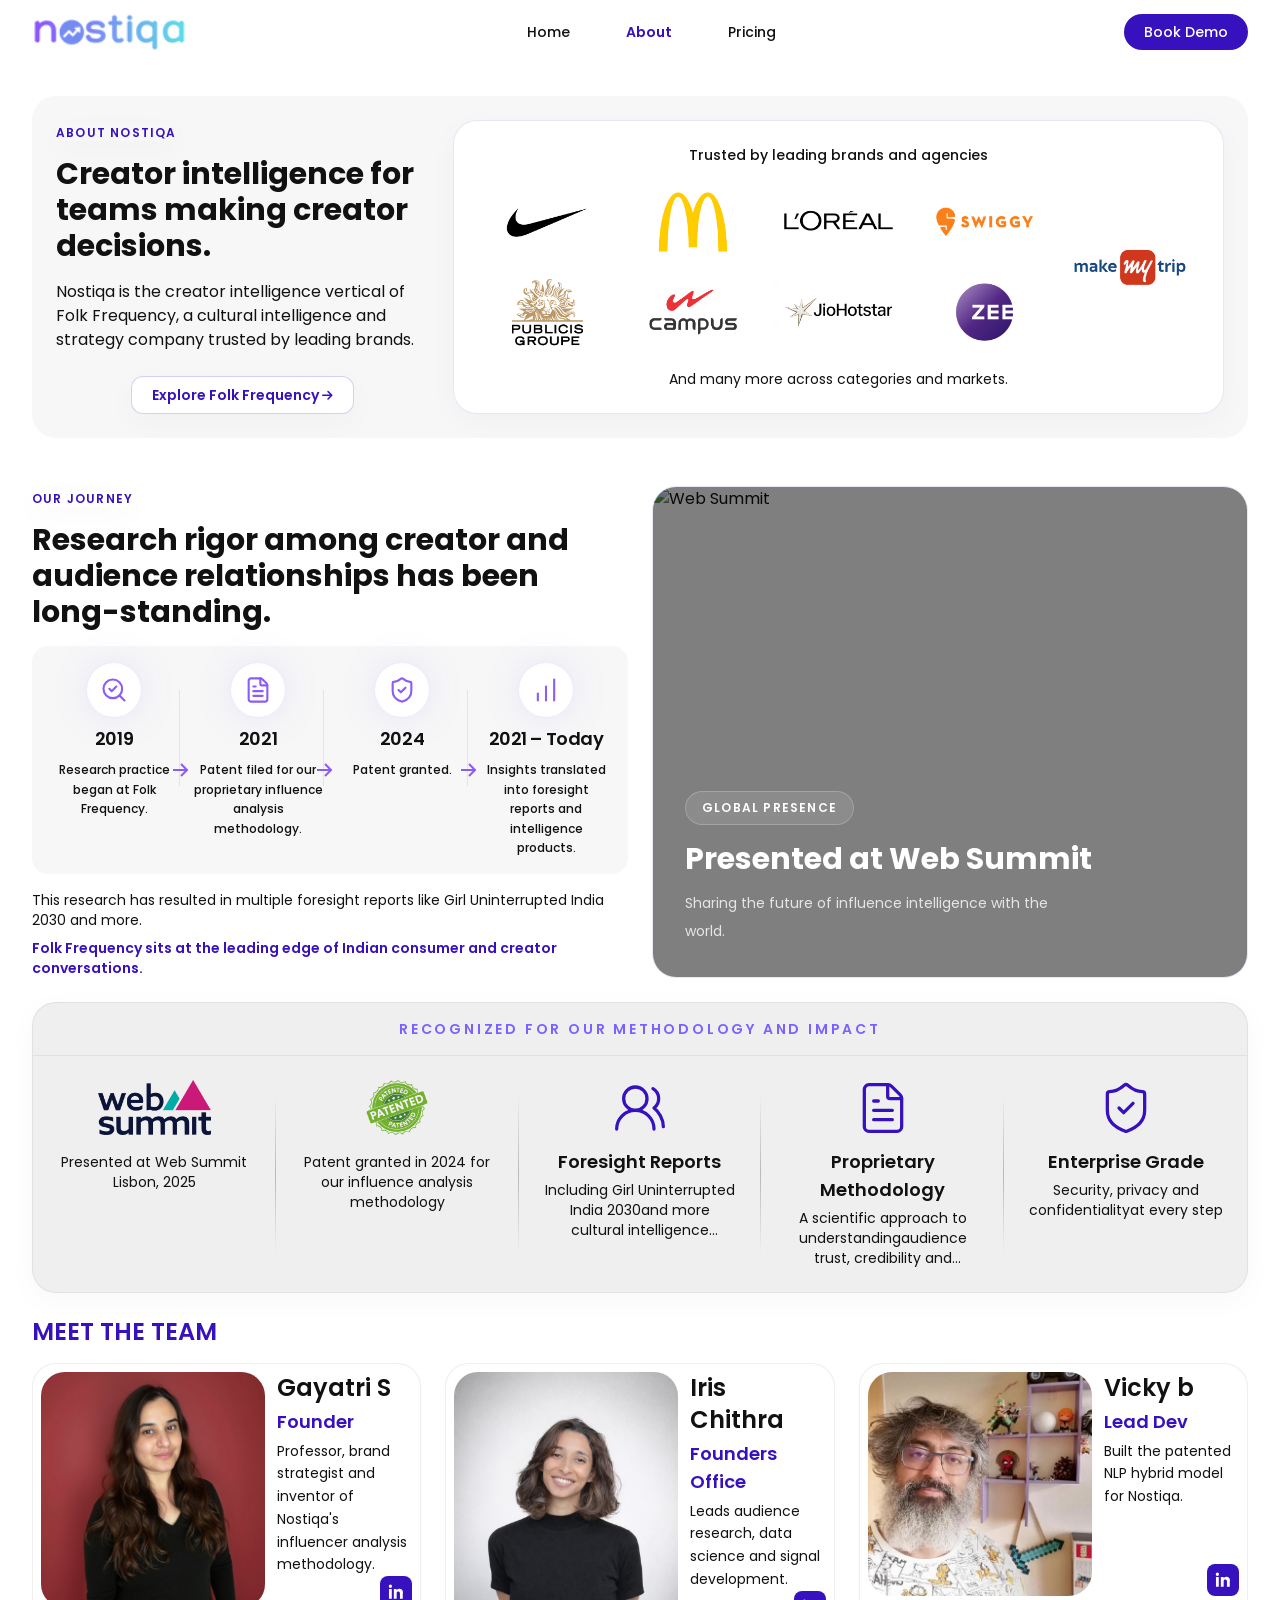
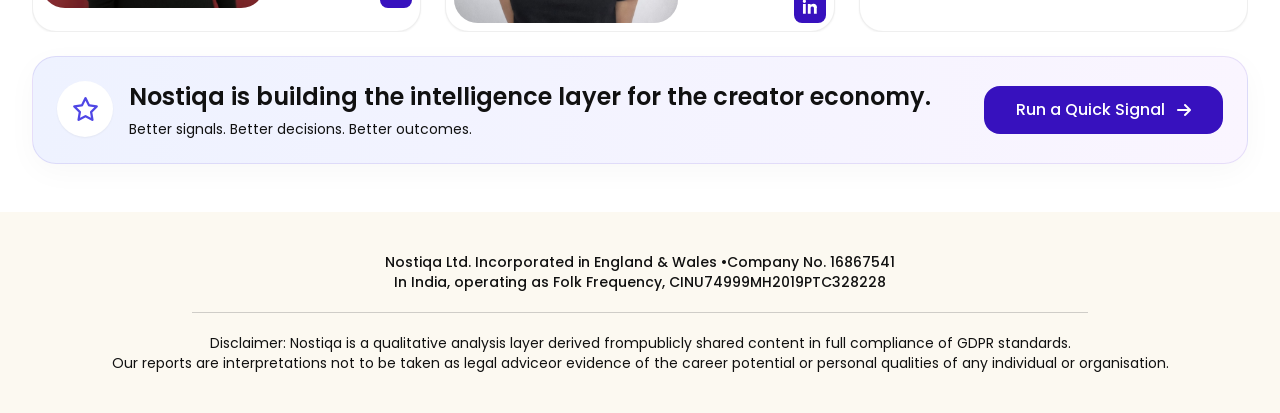
==== about.html @ 773653dc "init" ====
<!DOCTYPE html>
<html lang="en">
   <head>
      <meta charset="utf-8" />
      <meta name="viewport" content="width=device-width, initial-scale=1.0, viewport-fit=cover" />
      <title>Nostiqa | AI-Powered Creator Intelligence Platform</title>
      <meta name="description"
         content="Separating hype from human signal with AI-powered creator intelligence. Nostiqa maps trust, belief, and retention in the creator economy." />
      <!-- Google Fonts -->
      <link rel="preconnect" href="https://fonts.googleapis.com" />
      <link rel="preconnect" href="https://fonts.gstatic.com" crossorigin />
      <link href="https://fonts.googleapis.com/css2?family=Poppins:wght@100;200;300;400;500;600;700;800;900&display=swap"
         rel="stylesheet" />
      <!-- Font Awesome -->
      <link rel="stylesheet" href="https://cdnjs.cloudflare.com/ajax/libs/font-awesome/6.5.1/css/all.min.css" />
      <!-- Swiper CSS -->
      <link rel="stylesheet" href="assets/css/swiper-bundle.min.css">
      <!-- Project CSS -->
      <link rel="stylesheet" href="assets/css/tailwind.css" />
      <link rel="stylesheet" href="assets/css/custom.css" />
   </head>
   <body class="bg-light/30 text-dark overflow-x-hidden antialiased">

      <!-- ========== HEADER ========== -->
      <header id="main-header" class="fixed top-0 left-0 right-0 z-50 transition-all duration-300 bg-transparent">
         <div class="container mx-auto flex items-center justify-between px-4 lg:px-8 h-16">
            <a href="/" class="flex items-center shrink-0"><img src="assets/images/logo.png" alt="Nostiqa Logo" class="h-6 sm:h-8 md:h-10 w-auto object-contain" /></a>
            <nav id="navbar" class="hidden md:flex items-center justify-center gap-14 w-full">
               <a href="index.html" class="nav-link text-sm font-medium text-dark hover:text-primary transition">Home</a>
               <a href="about.html" class="nav-link text-sm font-medium text-dark hover:text-primary transition"> About</a>
               <a href="pricing.html" class="nav-link text-sm font-medium text-dark hover:text-primary transition">Pricing</a>
            </nav>
            <ul class="flex md:hidden items-center gap-1">
                <li>
                    <a href="index.html" class="mobile-nav-item w-6 h-6 rounded-full border border-primary/10 bg-primary/5 flex items-center justify-center transition-all">
                        <i data-lucide="house" class="w-3 h-3 text-primary"></i>
                    </a>
                </li>
                <li>
                    <a href="about.html" class="mobile-nav-item w-6 h-6 rounded-full border border-primary/10 bg-primary/5 flex items-center justify-center transition-all">
                        <i data-lucide="info" class="w-3 h-3 text-primary"></i>
                    </a>
                </li>
                <li>
                    <a href="pricing.html" class="mobile-nav-item w-6 h-6 rounded-full border border-primary/10 bg-primary/5 flex items-center justify-center transition-all">
                        <i data-lucide="badge-dollar-sign" class="w-3 h-3 text-primary"></i>
                    </a>
                </li>
            </ul>
            <a href="https://www.nostiqa.com/form" class="ml-2 shrink-0 px-3 py-1.5 sm:px-5 sm:py-2 bg-primary text-white rounded-full text-[10px] sm:text-sm font-medium whitespace-nowrap hover:opacity-90 transition"> Book Demo</a>
         </div>
      </header>

      <!-- ========== Page Containt ========== -->
      <section class="relative overflow-hidden py-8 lg:py-12 bg-white pt-12">
         <div class="container mx-auto flex flex-col gap-6 px-4 lg:px-8 mt-12">
            <!-- <div class="max-w-3xl mx-auto text-center mb-0">
               <div
                  class="inline-flex items-center justify-center rounded-full bg-primaryLight border border-primary/10 px-4 py-2 shadow-premium">
                  <span class="text-xs font-semibold uppercase tracking-widest text-primary">About Us</span>
               </div>
            </div> -->
            <div class="grid grid-cols-1 lg:grid-cols-3 gap-6 items-center bg-gray/5 p-4 md:p-6 rounded-3xl">
               <div>
                  <span class="inline-flex items-center shadow-premium"><span
                     class="text-xs font-semibold uppercase tracking-widest text-primary">About
                  Nostiqa</span></span>
                  <h2 class="mt-3 max-w-2xl text-md sm:text-3xl font-bold leading-tight text-dark">Creator
                     intelligence for teams making creator decisions.
                  </h2>
                  <p class="mt-4 max-w-xl text-sm sm:text-base leading-7 text-dark"> Nostiqa is the creator
                     intelligence vertical of Folk Frequency, a cultural intelligence and strategy company trusted by
                     leading brands.
                  </p>
                  <button
                     class="group mt-6 mx-auto block items-center gap-2 rounded-xl border border-primary/20 bg-white px-5 py-2 text-sm font-semibold text-primary shadow-premium transition-all duration-300 hover:-translate-y-0.5 hover:border-primary hover:bg-primary hover:text-white hover:shadow-glow">
                  <span>Explore Folk Frequency</span> <i
                     class="fa-solid fa-arrow-right text-xs transition-all duration-300 group-hover:translate-x-1"></i>
                  </button>
               </div>
               <div
                  class="lg:col-span-2 h-full flex flex-col gap-4 rounded-3xl border border-primary/10 bg-white p-6 shadow-premium transition-all duration-300 hover:shadow-glow">
                  <p class="text-center text-sm font-medium text-dark">Trusted by leading brands and agencies</p>
                  <div
                     class="grid grid-cols-3 sm:grid-cols-3 md:grid-cols-5 gap-2 items-center justify-items-center flex-1">
                     <div class="rounded-2xl flex items-center justify-center">
                        <img src="assets/images/logoimg1.png" alt="" class="w-full h-20 object-contain" />
                     </div>
                     <div class="rounded-2xl flex items-center justify-center">
                        <img src="assets/images/logoimg2.png" alt="" class="w-full h-20 object-contain" />
                     </div>
                     <div class="rounded-2xl flex items-center justify-center">
                        <img src="assets/images/logoimg3.png" alt="" class="w-full h-20 object-contain" />
                     </div>
                     <div class="rounded-2xl flex items-center justify-center">
                        <img src="assets/images/logoimg4.png" alt="" class="w-full h-20 object-contain" />
                     </div>
                     <div class="lg:row-span-2 rounded-2xl flex items-center justify-center">
                        <img src="assets/images/logoimg5.png" alt="" class="w-full h-full object-contain" />
                     </div>
                     <div class="rounded-2xl flex items-center justify-center">
                        <img src="assets/images/logoimg6.png" alt="" class="w-full h-20 object-contain" />
                     </div>
                     <div class="rounded-2xl flex items-center justify-center">
                        <img src="assets/images/logoimg7.png" alt="" class="w-full h-20 object-contain" />
                     </div>
                     <div class="rounded-2xl flex items-center justify-center">
                        <img src="assets/images/logoimg8.png" alt="" class="w-full h-20 object-contain" />
                     </div>
                     <div class="rounded-2xl flex items-center justify-center">
                        <img src="assets/images/logoimg9.png" alt="" class="w-full h-20 object-contain" />
                     </div>
                  </div>
                  <p class="text-center text-sm text-dark">And many more across categories and markets.</p>
               </div>
            </div>
            <div class="grid grid-cols-1 lg:grid-cols-2 gap-6 items-center pt-6">
               <div>
                  <span class="inline-flex items-center shadow-premium">
                  <span class="text-xs font-semibold uppercase tracking-widest text-primary">Our Journey</span>
                  </span>
                  <h3 class="mt-3 max-w-2xl text-md sm:text-3xl font-bold leading-tight text-dark">Research rigor
                     among creator and audience relationships has been long-standing.
                  </h3>
                  <div
                     class="mt-4 grid grid-cols-2 gap-3 sm:gap-y-4 sm:gap-y-10 md:grid-cols-4 bg-gray/5 p-4 rounded-2xl">
                     <div class="relative flex flex-col items-center text-center">
                        <div
                           class="relative flex size-14 items-center justify-center rounded-full border border-violet-100 bg-white shadow-[0_0_40px_rgba(139,92,246,0.12)]">
                           <i data-lucide="search-check" class="size-7 stroke-[1.8] text-violet-500"></i>
                        </div>
                        <h3 class="mt-3 font-body font-semibold text-lg leading-none tracking-tight text-dark">2019
                        </h3>
                        <p class="mt-3 max-w-xs text-xs font-medium leading-relaxed text-dark">Research practice
                           began at Folk Frequency.
                        </p>
                        <div class="absolute right-0 top-7 hidden h-24 w-px bg-zinc-200 md:block"></div>
                        <div class="absolute -right-3 top-24 hidden md:block">
                           <svg class="size-6 text-violet-500" fill="none" stroke="currentColor" stroke-width="2"
                              viewBox="0 0 24 24">
                              <path d="M5 12h14" />
                              <path d="M13 6l6 6-6 6" />
                           </svg>
                        </div>
                     </div>
                     <div class="relative flex flex-col items-center text-center">
                        <div
                           class="relative flex size-14 items-center justify-center rounded-full border border-violet-100 bg-white shadow-[0_0_40px_rgba(139,92,246,0.12)]">
                           <i data-lucide="file-text" class="size-7 stroke-[1.8] text-violet-500"></i>
                        </div>
                        <h3 class="mt-3 font-body font-semibold text-lg leading-none tracking-tight text-dark">2021
                        </h3>
                        <p class="mt-3 max-w-xs text-xs font-medium leading-relaxed text-dark">Patent filed for our
                           proprietary influence analysis methodology.
                        </p>
                        <div class="absolute right-0 top-7 hidden h-24 w-px bg-zinc-200 md:block"></div>
                        <div class="absolute -right-3 top-24 hidden md:block">
                           <svg class="size-6 text-violet-500" fill="none" stroke="currentColor" stroke-width="2"
                              viewBox="0 0 24 24">
                              <path d="M5 12h14" />
                              <path d="M13 6l6 6-6 6" />
                           </svg>
                        </div>
                     </div>
                     <div class="relative flex flex-col items-center text-center">
                        <div
                           class="relative flex size-14 items-center justify-center rounded-full border border-violet-100 bg-white shadow-[0_0_40px_rgba(139,92,246,0.12)]">
                           <i data-lucide="shield-check" class="size-7 stroke-[1.8] text-violet-500"></i>
                        </div>
                        <h3 class="mt-3 font-body font-semibold text-lg leading-none tracking-tight text-dark">
                           2024
                        </h3>
                        <p class="mt-3 max-w-xs text-xs font-medium leading-relaxed text-dark">Patent granted.</p>
                        <div class="absolute right-0 top-7 hidden h-24 w-px bg-zinc-200 md:block"></div>
                        <div class="absolute -right-3 top-24 hidden md:block">
                           <svg class="size-6 text-violet-500" fill="none" stroke="currentColor" stroke-width="2"
                              viewBox="0 0 24 24">
                              <path d="M5 12h14" />
                              <path d="M13 6l6 6-6 6" />
                           </svg>
                        </div>
                     </div>
                     <div class="relative flex flex-col items-center text-center">
                        <div
                           class="relative flex size-14 items-center justify-center rounded-full border border-violet-100 bg-white shadow-[0_0_40px_rgba(139,92,246,0.12)]">
                           <i data-lucide="chart-no-axes-column-increasing"
                              class="size-7 stroke-[1.8] text-violet-500"></i>
                        </div>
                        <h3 class="mt-3 font-body font-semibold text-lg leading-none tracking-tight text-dark">2021
                           – Today
                        </h3>
                        <p class="mt-3 max-w-xs text-xs font-medium leading-relaxed text-dark">Insights translated
                           into foresight reports and intelligence products.
                        </p>
                     </div>
                  </div>
                  <div class="mt-4 space-y-2">
                     <p class="text-sm leading-5 text-dark">This research has resulted in multiple foresight reports
                        like Girl Uninterrupted India 2030 and more.
                     </p>
                     <p class="text-sm font-semibold leading-5 text-primary">Folk Frequency sits at the leading edge
                        of Indian consumer and creator conversations.
                     </p>
                  </div>
               </div>
               <div class="h-full">
                  <div
                     class="group relative h-full min-h-full overflow-hidden rounded-3xl border border-primary/10 transition-all duration-300 hover:-translate-y-1 hover:shadow-xl">
                     <img src="https://images.unsplash.com/photo-1540575467063-178a50c2df87?q=80&w=1200&auto=format&fit=crop"
                        alt="Web Summit"
                        class="h-full w-full object-cover transition-transform duration-500 group-hover:scale-105">
                     <div class="absolute inset-0 bg-black/50"></div>
                     <div class="absolute inset-0 flex items-end">
                        <div class="p-6 lg:p-8">
                           <div
                              class="inline-flex items-center rounded-full border border-white/20 bg-white/10 px-4 py-2 backdrop-blur-sm">
                              <span class="text-xs font-semibold uppercase tracking-widest text-white">Global
                              Presence</span>
                           </div>
                           <h4 class="mt-4 text-2xl font-bold text-white sm:text-3xl">Presented at Web
                              Summit
                           </h4>
                           <p class="mt-3 max-w-sm text-sm leading-7 text-white/80">Sharing the future of influence
                              intelligence with the world.
                           </p>
                        </div>
                     </div>
                  </div>
               </div>
            </div>
            <div class="relative overflow-hidden rounded-3xl border border-gray/10 bg-gray/10 shadow-premium"
               id="methodology">
               <div class="relative border-b border-gray/10 py-4 px-4 sm:px-0 text-center">
                  <p class="text-sm font-semibold uppercase tracking-[0.2em] text-secondary">Recognized For Our
                     Methodology And Impact
                  </p>
               </div>
               <div class="relative grid grid-cols-1 overflow-hidden sm:grid-cols-2 xl:grid-cols-5">
                  <div class="group relative p-6 text-center transition-all duration-300 hover:bg-light/60 before:absolute before:right-0 before:top-1/2 before:h-40 before:w-px before:-translate-y-1/2 before:bg-gradient-to-b before:from-transparent before:via-gray/40 before:to-transparent last:before:hidden">
                     <img src="assets/images/heroimg1.png" alt="Nike" class="h-14 w-auto mx-auto object-contain" />
                     <p class="text-sm leading-5 text-dark font-normal line-clamp-3 mt-4 w-full sm:max-w-[200px] mx-auto">Presented at Web Summit Lisbon, 2025</p>
                  </div>
                  <div class="group relative p-6 text-center transition-all duration-300 hover:bg-light/60 before:absolute before:right-0 before:top-1/2 before:h-40 before:w-px before:-translate-y-1/2 before:bg-gradient-to-b before:from-transparent before:via-gray/40 before:to-transparent last:before:hidden">
                     <img src="assets/images/heroimg2.png" alt="Nike" class="h-14 w-auto mx-auto object-contain" />
                     <p class="mt-4 text-sm leading-5 text-dark font-normal line-clamp-3 w-full sm:max-w-[200px] mx-auto">Patent granted in 2024 for our influence analysis methodology</p>
                  </div>
                  <div class="group relative p-6 text-center transition-all duration-300 hover:bg-light/60 before:absolute before:right-0 before:top-1/2 before:h-40 before:w-px before:-translate-y-1/2 before:bg-gradient-to-b before:from-transparent before:via-gray/40 before:to-transparent last:before:hidden">
                     <i data-lucide="users-round" class="mx-auto size-14 stroke-[1.4] text-primary"></i>
                     <h3 class="mt-3 font-body text-lg font-semibold text-dark">Foresight Reports</h3>
                     <p class="mt-1 text-sm leading-5 text-dark line-clamp-3">Including Girl Uninterrupted India 2030and more cultural intelligence publications</p>
                  </div>
                  <div class="group relative p-6 text-center transition-all duration-300 hover:bg-light/60 before:absolute before:right-0 before:top-1/2 before:h-40 before:w-px before:-translate-y-1/2 before:bg-gradient-to-b before:from-transparent before:via-gray/40 before:to-transparent last:before:hidden">
                     <i data-lucide="file-text" class="size-14 mx-auto stroke-[1.4] text-primary"></i>
                     <h3 class="mt-3 font-body text-lg font-semibold text-dark">Proprietary Methodology</h3>
                     <p class="mt-1 text-sm leading-5 text-dark line-clamp-3">A scientific approach to understandingaudience trust, credibility and response potential</p>
                  </div>
                  <div class="group relative p-6 text-center transition-all duration-300 hover:bg-light/60 before:absolute before:right-0 before:top-1/2 before:h-40 before:w-px before:-translate-y-1/2 before:bg-gradient-to-b before:from-transparent before:via-gray/40 before:to-transparent last:before:hidden">
                     <i data-lucide="shield-check" class="size-14 mx-auto stroke-[1.4] text-primary"></i>
                     <h3 class="mt-3 font-body text-lg font-semibold text-dark">Enterprise Grade</h3>
                     <p class="mt-1 text-sm leading-5 text-dark line-clamp-3">Security, privacy and confidentialityat every step</p>
                  </div>
               </div>
            </div>
            <div class="w-full flex flex-col gap-4 relative overflow-hidden mt-4 sm:mt-0">
               <h3 class="text-2xl font-semibold leading-tight uppercase text-primary">Meet The Team
               </h3>
               <div class="grid grid-cols-1 md:grid-cols-2 xl:grid-cols-3 gap-6">
                  <div class="mx-auto max-w-3xl rounded-3xl border border-gray/10 bg-white p-2 shadow-sm">
                     <div class="flex flex-col gap-3 sm:flex-row">
                        <div
                           class="aspect-[1.5] sm:aspect-[1] overflow-hidden rounded-3xl bg-gray/10 sm:w-56 shrink-0">
                           <img src="assets/images/gayatri.jpeg" alt="Professional Indian Woman"
                              class="h-full w-full object-cover object-top" />
                        </div>
                        <div class="flex flex-1 flex-col justify-between gap-2 sm:gap-0">
                           <div>
                              <h2 class="font-body text-2xl font-semibold text-dark mb-1">Gayatri S</h2>
                              <span class="text-lg font-semibold text-primary">Founder</span>
                              <p class="mt-1 max-w-sm text-sm leading-relaxed text-dark"> Professor, brand
                                 strategist and inventor of Nostiqa's influencer analysis methodology.
                              </p>
                           </div>
                           <div class="mt-auto flex justify-end">
                              <a href="https://www.linkedin.com/in/gayatrisapru/" target="_blank"
                                 class="flex h-8 w-8 items-center justify-center rounded-lg bg-primary text-white transition hover:bg-primary/80">
                                 <svg xmlns="http://www.w3.org/2000/svg" fill="currentColor" viewBox="0 0 24 24"
                                    class="h-5 w-5">
                                    <path
                                       d="M6.94 8.5H3.56V20h3.38V8.5ZM5.25 7.06a1.97 1.97 0 1 0 0-3.94 1.97 1.97 0 0 0 0 3.94ZM20.44 13.06c0-3.44-1.84-5.04-4.3-5.04-1.98 0-2.86 1.1-3.36 1.88V8.5H9.4c.04.92 0 11.5 0 11.5h3.38v-6.42c0-.34.02-.68.12-.92.27-.68.88-1.38 1.92-1.38 1.36 0 1.9 1.04 1.9 2.56V20h3.38v-6.94Z" />
                                 </svg>
                              </a>
                           </div>
                        </div>
                     </div>
                  </div>
                  <div class="mx-auto max-w-3xl rounded-3xl border border-gray/10 bg-white p-2 shadow-sm">
                     <div class="flex flex-col gap-3 sm:flex-row">
                        <div class="aspect-[1.5] sm:aspect-[1] overflow-hidden rounded-3xl bg-gray/10 sm:w-56 shrink-0">
                           <img src="assets/images/iris.png" alt="Professional Indian Woman" class="h-full w-full object-cover object-top" />
                        </div>
                        <div class="flex flex-1 flex-col justify-between gap-2 sm:gap-0">
                           <div>
                              <h2 class="font-body text-2xl font-semibold text-dark mb-1">Iris Chithra</h2>
                              <span class="text-lg font-semibold text-primary">Founders Office</span>
                              <p class="mt-1 max-w-sm text-sm leading-relaxed text-dark">Leads audience research, data science and signal development.</p>
                           </div>
                           <div class="mt-auto flex justify-end">
                              <a href="https://www.linkedin.com/in/iris-chithra-4a964822a/" target="_blank"
                                 class="flex h-8 w-8 items-center justify-center rounded-lg bg-primary text-white transition hover:bg-primary/80">
                                 <svg xmlns="http://www.w3.org/2000/svg" fill="currentColor" viewBox="0 0 24 24" class="h-5 w-5">
                                    <path d="M6.94 8.5H3.56V20h3.38V8.5ZM5.25 7.06a1.97 1.97 0 1 0 0-3.94 1.97 1.97 0 0 0 0 3.94ZM20.44 13.06c0-3.44-1.84-5.04-4.3-5.04-1.98 0-2.86 1.1-3.36 1.88V8.5H9.4c.04.92 0 11.5 0 11.5h3.38v-6.42c0-.34.02-.68.12-.92.27-.68.88-1.38 1.92-1.38 1.36 0 1.9 1.04 1.9 2.56V20h3.38v-6.94Z" />
                                 </svg>
                              </a>
                           </div>
                        </div>
                     </div>
                  </div>
                  <div class="mx-auto max-w-3xl rounded-3xl border border-gray/10 bg-white p-2 shadow-sm">
                     <div class="flex flex-col gap-3 sm:flex-row">
                        <div
                           class="aspect-[1.5] sm:aspect-[1] overflow-hidden rounded-3xl bg-gray/10 sm:w-56 shrink-0 flex items-center justify-center">
                           <img src="assets/images/vickyb.jpeg" alt="Professional Indian Woman"
                              class="h-full w-full object-cover object-top" />
                           <!-- <div class="flex h-20 w-20 items-center justify-center rounded-full bg-secondary border-2 border-white">
                              <i data-lucide="user" class="size-8 stroke-[1.8] text-white"></i>
                              </div> -->
                        </div>
                        <div class="flex flex-1 flex-col justify-between gap-2 sm:gap-0">
                           <div>
                              <h2 class="font-body text-2xl font-semibold text-dark mb-1">Vicky b</h2>
                              <span class="text-lg font-semibold text-primary">Lead Dev</span>
                              <p class="mt-1 max-w-sm text-sm leading-relaxed text-dark">Built the patented NLP hybrid model for Nostiqa.</p>
                           </div>
                           <div class="mt-auto flex justify-end">
                              <a href="https://www.linkedin.com/in/vickybudhiraja/" target="_blank"
                                 class="flex h-8 w-8 items-center justify-center rounded-lg bg-primary text-white transition hover:bg-primary/80">
                                 <svg xmlns="http://www.w3.org/2000/svg" fill="currentColor" viewBox="0 0 24 24"
                                    class="h-5 w-5">
                                    <path
                                       d="M6.94 8.5H3.56V20h3.38V8.5ZM5.25 7.06a1.97 1.97 0 1 0 0-3.94 1.97 1.97 0 0 0 0 3.94ZM20.44 13.06c0-3.44-1.84-5.04-4.3-5.04-1.98 0-2.86 1.1-3.36 1.88V8.5H9.4c.04.92 0 11.5 0 11.5h3.38v-6.42c0-.34.02-.68.12-.92.27-.68.88-1.38 1.92-1.38 1.36 0 1.9 1.04 1.9 2.56V20h3.38v-6.94Z" />
                                 </svg>
                              </a>
                           </div>
                        </div>
                     </div>
                  </div>
               </div>
               <!-- <div class="grid grid-cols-1 md:grid-cols-2 xl:grid-cols-4 gap-6">
                  <div class="group relative aspect-[3/4] overflow-hidden rounded-3xl shadow-premium transition-all duration-500 ease-in-out hover:-translate-y-2">
                    <img src="https://images.unsplash.com/photo-1494790108377-be9c29b29330?q=80&w=800&auto=format&fit=crop" alt="Gayatri S" class="h-full w-full object-cover transition duration-700 group-hover:scale-105"/>
                    <div class="absolute inset-0 bg-gradient-to-t from-dark/95 via-dark/50 to-transparent"></div>
                    <div class="absolute right-4 top-4 z-20 flex gap-3">
                      <a href="#" class="flex h-8 w-8 items-center justify-center rounded-2xl border border-light/50 bg-light/30 text-white shadow-premium transition-all duration-300 hover:scale-105 hover:bg-primary hover:text-light"> <i class="fa-brands fa-linkedin-in text-sm"></i></a>
                      <a href="#" class="flex h-8 w-8 items-center justify-center rounded-2xl border border-light/50 bg-light/30 text-white shadow-premium transition-all duration-300 hover:scale-105 hover:bg-primary hover:text-light"> <i class="fa-solid fa-globe text-sm"></i></a>
                    </div>
                    <div class="absolute inset-x-0 bottom-0 z-10 p-5">
                      <div class="rounded-3xl border border-light/10 bg-white/10 p-5 backdrop-blur-xl transition-all duration-500 group-hover:shadow-glow">
                        <div class="transition-all duration-500 group-hover:-translate-y-1">
                          <p class="font-body text-xs uppercase tracking-widest text-light/60">Leadership Team</p>
                          <h3 class="mt-2 text-2xl font-bold text-light">Gayatri S</h3>
                          <p class="font-body mt-1 text-sm text-light/80">Founder & Brand Strategist</p>
                        </div>
                        <div class="grid grid-rows-[0fr] opacity-0 transition-all duration-500 ease-in-out group-hover:grid-rows-[1fr] group-hover:opacity-100">
                          <div class="overflow-hidden">
                            <div class="mt-3 h-px w-full bg-light/20"></div>
                            <p class="font-body mt-3 text-sm leading-7 text-light/80"> Professor, brand strategist, and inventor of Nostiqa’s influence analysis methodology specialising in audience intelligence, trust-driven communication, and cultural research strategies.</p>
                          </div>
                        </div>
                      </div>
                    </div>
                  </div>
                  <div class="group relative aspect-[3/4] overflow-hidden rounded-3xl shadow-premium transition-all duration-500 ease-in-out hover:-translate-y-2">
                    <img src="https://images.unsplash.com/photo-1488426862026-3ee34a7d66df?q=80&w=500" alt="Gayatri S" class="h-full w-full object-cover transition duration-700 group-hover:scale-105"/>
                    <div class="absolute inset-0 bg-gradient-to-t from-dark/95 via-dark/50 to-transparent"></div>
                    <div class="absolute right-4 top-4 z-20 flex gap-3">
                      <a href="#" class="flex h-8 w-8 items-center justify-center rounded-2xl border border-light/50 bg-light/30 text-white shadow-premium transition-all duration-300 hover:scale-105 hover:bg-primary hover:text-light"> <i class="fa-brands fa-linkedin-in text-sm"></i></a>
                      <a href="#" class="flex h-8 w-8 items-center justify-center rounded-2xl border border-light/50 bg-light/30 text-white shadow-premium transition-all duration-300 hover:scale-105 hover:bg-primary hover:text-light"> <i class="fa-solid fa-globe text-sm"></i></a>
                    </div>
                    <div class="absolute inset-x-0 bottom-0 z-10 p-5">
                      <div class="rounded-3xl border border-light/10 bg-white/10 p-5 backdrop-blur-xl transition-all duration-500 group-hover:shadow-glow">
                        <div class="transition-all duration-500 group-hover:-translate-y-1">
                          <p class="font-body text-xs uppercase tracking-widest text-light/60">Founders Office</p>
                          <h3 class="mt-2 text-2xl font-bold text-light">Iris Chithra</h3>
                          <p class="font-body mt-1 text-sm text-light/80">Head Of Research</p>
                        </div>
                        <div class="grid grid-rows-[0fr] opacity-0 transition-all duration-500 ease-in-out group-hover:grid-rows-[1fr] group-hover:opacity-100">
                          <div class="overflow-hidden">
                            <div class="mt-3 h-px w-full bg-light/20"></div>
                            <p class="font-body mt-3 text-sm leading-7 text-light/80"> Professor, brand strategist, and inventor of Nostiqa’s influence analysis methodology specialising in audience intelligence, trust-driven communication, and cultural research strategies.</p>
                          </div>
                        </div>
                      </div>
                    </div>
                  </div>
                  <div class="group relative aspect-[3/4] overflow-hidden rounded-3xl shadow-premium transition-all duration-500 ease-in-out hover:-translate-y-2">
                    <img src="https://images.unsplash.com/photo-1506794778202-cad84cf45f1d?q=80&w=500" alt="Gayatri S" class="h-full w-full object-cover transition duration-700 group-hover:scale-105"/>
                    <div class="absolute inset-0 bg-gradient-to-t from-dark/95 via-dark/50 to-transparent"></div>
                    <div class="absolute right-4 top-4 z-20 flex gap-3">
                      <a href="#" class="flex h-8 w-8 items-center justify-center rounded-2xl border border-light/50 bg-light/30 text-white shadow-premium transition-all duration-300 hover:scale-105 hover:bg-primary hover:text-light"> <i class="fa-brands fa-linkedin-in text-sm"></i></a>
                      <a href="#" class="flex h-8 w-8 items-center justify-center rounded-2xl border border-light/50 bg-light/30 text-white shadow-premium transition-all duration-300 hover:scale-105 hover:bg-primary hover:text-light"> <i class="fa-solid fa-globe text-sm"></i></a>
                    </div>
                    <div class="absolute inset-x-0 bottom-0 z-10 p-5">
                      <div class="rounded-3xl border border-light/10 bg-white/10 p-5 backdrop-blur-xl transition-all duration-500 group-hover:shadow-glow">
                        <div class="transition-all duration-500 group-hover:-translate-y-1">
                          <p class="font-body text-xs uppercase tracking-widest text-light/60">Lead Dev</p>
                          <h3 class="mt-2 text-2xl font-bold text-light">Vicky Dev</h3>
                          <p class="font-body mt-1 text-sm text-light/80">Core Team</p>
                        </div>
                        <div class="grid grid-rows-[0fr] opacity-0 transition-all duration-500 ease-in-out group-hover:grid-rows-[1fr] group-hover:opacity-100">
                          <div class="overflow-hidden">
                            <div class="mt-3 h-px w-full bg-light/20"></div>
                            <p class="font-body mt-3 text-sm leading-7 text-light/80"> Professor, brand strategist, and inventor of Nostiqa’s influence analysis methodology specialising in audience intelligence, trust-driven communication, and cultural research strategies.</p>
                          </div>
                        </div>
                      </div>
                    </div>
                  </div>        
                  </div> -->
            </div>
            <div
               class="rounded-3xl bg-gradient-to-r from-indigo-50 to-purple-50 border border-primary/10 shadow-premium p-6 flex flex-col lg:flex-row items-center justify-between gap-6">
               <div class="flex items-start gap-4">
                  <div
                     class="h-12 w-12 sm:h-14 sm:w-14 rounded-full bg-white flex items-center justify-center shadow-sm shrink-0">
                     <i class="fa-regular fa-star text-2xl text-indigo-600"></i>
                  </div>
                  <div class="flex flex-col gap-1.5">
                     <h3 class="text-lg sm:text-2xl font-semibold text-dark-900 mb-0">Nostiqa is
                        building the intelligence layer for the creator economy.
                     </h3>
                     <p class="text-xs sm:text-sm text-dark-600">Better signals. Better decisions. Better outcomes.
                     </p>
                     <button
                        class="mt-2 ms-auto flex sm:hidden self-start w-auto group bg-primary hover:bg-secondary text-white px-4 sm:px-6 py-2 items-center justify-center gap-3 rounded-xl sm:rounded-2xl text-xs sm:text-sm font-medium transition-all duration-300">
                     Run a Quick Signal <i
                        class="fa-solid fa-arrow-right group-hover:translate-x-1 transition-all duration-300"></i>
                     </button>
                  </div>
               </div>
               <button
                  class="hidden sm:flex group bg-primary hover:bg-secondary text-white px-8 py-3 items-center justify-center gap-3 rounded-2xl font-medium transition-all duration-300 shrink-0">
               Run a Quick Signal <i
                  class="fa-solid fa-arrow-right group-hover:translate-x-1 transition-all duration-300"></i>
               </button>
            </div>
         </div>
      </section>

      <!-- ========== HEADER ========== -->
      <footer class="bg-cream py-10">
         <div class="container mx-auto px-4 lg:px-8 text-center">
            <p class="text-sm font-medium leading-5 text-dark-500">Nostiqa Ltd. Incorporated in England & Wales •Company No. 16867541</p>
            <p class="text-sm font-medium leading-5 text-dark-500">In India, operating as Folk Frequency, CINU74999MH2019PTC328228</p>
            <div class="mx-auto my-5 h-px max-w-4xl bg-gray/30"></div>
            <p class="text-sm leading-5 text-dark-500"> Disclaimer: Nostiqa is a qualitative analysis layer derived frompublicly shared content in full compliance of GDPR standards.</p>
            <p class="text-sm leading-5 text-dark-500"> Our reports are interpretations not to be taken as legal adviceor evidence of the career potential or personal qualities of any individual or organisation.</p>
         </div>
      </footer>

      <script src="assets/js/swiper-bundle.min.js"></script>
      <script src="assets/js/lucide.min.js"></script>
      <script src="assets/js/main.js"></script>
   </body>
</html>
---- assets/css/custom.css ----
@import url('https://fonts.googleapis.com/css2?family=Bricolage+Grotesque:opsz,wght@12..96,200..800&family=Poppins:ital,wght@0,100;0,200;0,300;0,400;0,500;0,600;0,700;0,800;0,900;1,100;1,200;1,300;1,400;1,500;1,600;1,700;1,800;1,900&display=swap');

@tailwind base;
@tailwind components;
@tailwind utilities;

*, *::before, *::after {
  box-sizing: border-box;
  scroll-behavior: smooth;
}
html, body { margin: 0; padding: 0; width: 100%; overflow-x: hidden; scroll-behavior: smooth;}
body {font-family: 'Poppins', sans-serif;}
@media (min-width: 992px) {
  ::-webkit-scrollbar { width: 3px; display: block;}
  ::-webkit-scrollbar-track { background: #F5F2FF;}
  ::-webkit-scrollbar-thumb { background: linear-gradient(180deg, #3711BE, #7B61FF); border-radius: 20px;}
  ::-webkit-scrollbar-thumb:hover { background: #3711BE;}
}
@media (max-width: 991px) {
  ::-webkit-scrollbar { display: none;}
  body { scrollbar-width: none; -ms-overflow-style: none;}
}

h1, h2, h3, h4, h5, h6, .font-heading {font-family: 'Poppins', sans-serif;}

/* Pulse/Float Keyframes */
@keyframes float-slow { 
  0%, 100% { transform: translateY(0px) rotate(0deg);} 50% {transform: translateY(-10px) rotate(0.5deg);}
}
@keyframes float-delayed { 
  0%, 100% {transform: translateY(-5px) rotate(-0.5deg);}
  50% {transform: translateY(8px) rotate(0.5deg);}
}
@keyframes pulse-glow {
  0%, 100% { opacity: 0.12; transform: scale(1);}
  50% { opacity: 0.18; transform: scale(1.1); }
}
@keyframes dash {
  to { stroke-dashoffset: 0;}
}

.animate-dash { stroke-dasharray: 1000; stroke-dashoffset: 1000; animation: dash 3s ease-in-out forwards;}
.animate-float-slow { animation: float-slow 7s ease-in-out infinite;}
.animate-float-delayed { animation: float-delayed 8s ease-in-out infinite;}
.animate-pulse-glow { animation: pulse-glow 10s ease-in-out infinite;}
/* Custom Hide Scrollbar */
.no-scrollbar::-webkit-scrollbar { display: none;}
.no-scrollbar { -ms-overflow-style: none; scrollbar-width: none;}

.dotted-line { background-image: linear-gradient(to right,#6d5dfc 33%, rgba(255,255,255,0) 0% );
  background-position: top;
  background-size: 10px 2px;
  background-repeat: repeat-x;
  animation: moveDots 8s linear infinite;
}
@keyframes moveDots {
  from { background-position: 100px 0;}
  to { background-position: 0 0;}
}

.report-prev, .report-next { width: 28px !important; height: 28px !important; border-radius: 50%; background: #fff; border: 1px solid rgba(55, 17, 190, 0.1); display: flex !important; align-items: center; justify-content: center; transition: all 0.3s ease; cursor: pointer;}
.report-prev::after, .report-next::after { display: none !important;}
.report-prev i, .report-next i { color: #3711BE; font-size: 12px; transition: all 0.3s ease;}
.report-prev:hover, .report-next:hover { background: #3711BE; border-color: #3711BE; transform: translateY(-2px);}
.report-prev:hover i, .report-next:hover i { color: #fff !important;}
.report-prev.swiper-button-disabled, .report-next.swiper-button-disabled { opacity: 0.4; cursor: not-allowed;}
.swiper .swiper-pagination{ position: relative; margin-top: 10px;}
.swiper .swiper-pagination-bullet{ width: 6px; height: 6px; background: rgba(55, 17, 190, 0.18); opacity: 1; transition: all .3s ease;}
.swiper .swiper-pagination-bullet-active{ width: 12px; border-radius: 999px; background: #3711BE; box-shadow: 0 0 20px rgba(123, 97, 255, 0.35);}
.swiper .swiper-pagination-bullet:hover{background: #7B61FF;}

/* Mobile Font Size Fix */
@media (max-width: 767px) {
  body {font-size: 14px;}
  h1 {font-size: 28px !important; line-height: 1.2 !important;}
  h2 {font-size: 24px !important; line-height: 1.2 !important;}
  h3 {font-size: 20px !important; line-height: 1.3 !important;}
  h4 {font-size: 18px !important;}
  h5 {font-size: 16px !important;}
  h6 {font-size: 14px !important;}
  /* p, span, a, button, li, input, textarea, label {font-size: 13px !important;line-height: 1.5 !important;} */
  .text-xs {font-size: 11px !important;}
  .text-sm {font-size: 12px !important;}
  .text-base {font-size: 13px !important;}
  .text-lg {font-size: 15px !important;}
  .text-xl {font-size: 18px !important;}
  .text-2xl {font-size: 20px !important;}
  .text-3xl {font-size: 22px !important;}
  .text-4xl {font-size: 24px !important;}
  .text-5xl {font-size: 26px !important;}
  .rounded-3xl { border-radius: 20px !important;}
  .rounded-2xl { border-radius: 16px !important;}
  .p-6 {padding: 1rem !important;}
  .p-5 {padding: 0.9rem !important;}
  .p-4 {padding: 0.75rem !important;}
  .px-6 {padding-left: 1rem !important; padding-right: 1rem !important;}
  .py-6 {padding-top: 1rem !important; padding-bottom: 1rem !important;}
  .gap-6 {gap: 1rem !important;}
  .gap-5 {gap: 0.9rem !important;}
  .gap-4 {gap: 0.75rem !important;}
  .gap-3 {gap: 0.6rem !important;}
  .mb-5 {margin-bottom: 1rem !important;}
  .mb-4 {margin-bottom: 0.8rem !important;}
  .mb-3 {margin-bottom: 0.6rem !important;}
  .mt-5 {margin-top: 1rem !important;}
  .mt-4 {margin-top: 0.8rem !important;}
  .mt-3 {margin-top: 0.6rem !important;}
  .py-12 {padding-top: 3rem !important; padding-bottom: 3rem !important;}
  .py-16 {padding-top: 4rem !important; padding-bottom: 4rem !important;}
  .h-16 {height: 60px !important;}
  .tracking-widest {letter-spacing: 0.08em !important;}
  .tracking-wide {letter-spacing: 0.02em !important;}
  .leading-tight {line-height: 1.15 !important;}
  .leading-snug {line-height: 1.25 !important;}
  .leading-relaxed {line-height: 1.5 !important;}
  .leading-7 {line-height: 1.6 !important;}
  .leading-6 {line-height: 1.45 !important;}
  .leading-5 {line-height: 1.35 !important;}
  .text-\[8px\] { font-size: 7px !important; line-height: 1.2 !important;}
  .text-\[9px\] { font-size: 8px !important; line-height: 1.25 !important;}
  .text-\[10px\] { font-size: 9px !important; line-height: 1.3 !important;}
  .text-\[11px\] { font-size: 10px !important; line-height: 1.35 !important;}
  .text-\[12px\] { font-size: 11px !important; line-height: 1.4 !important;}
}
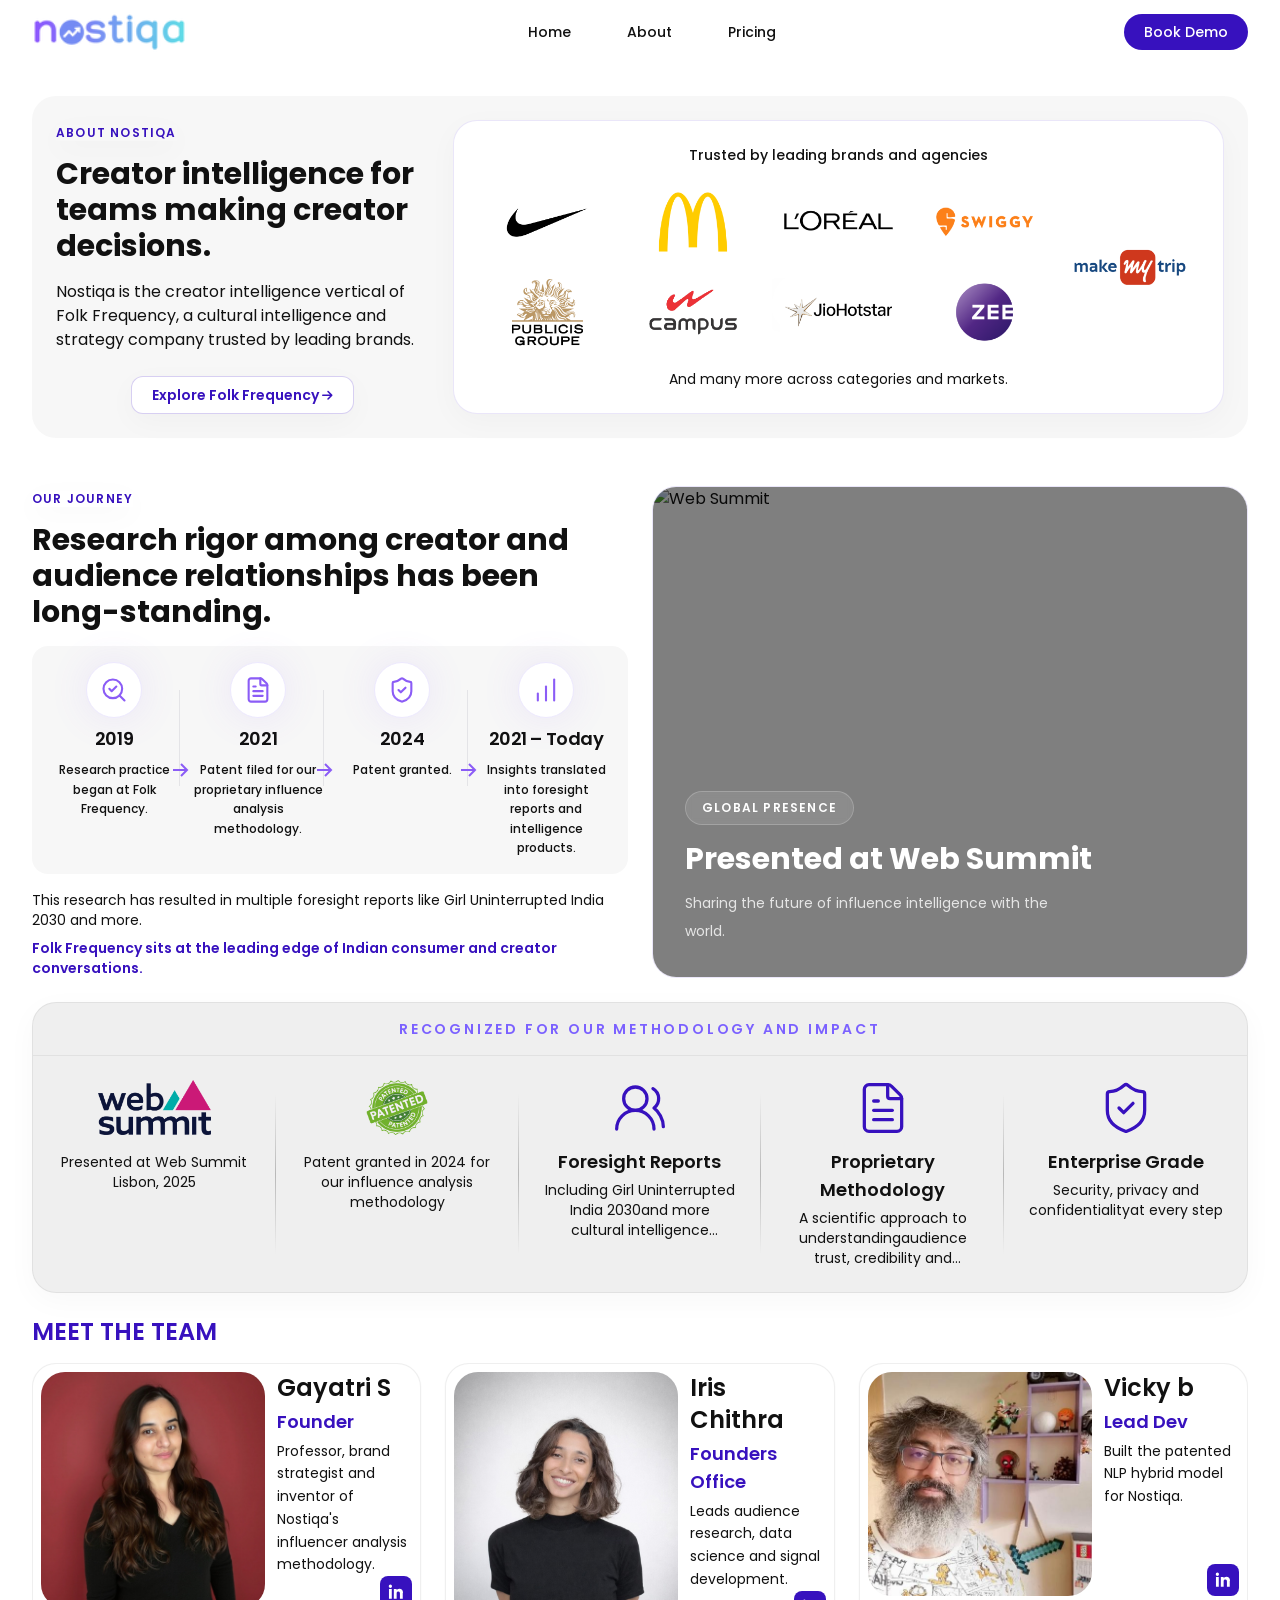
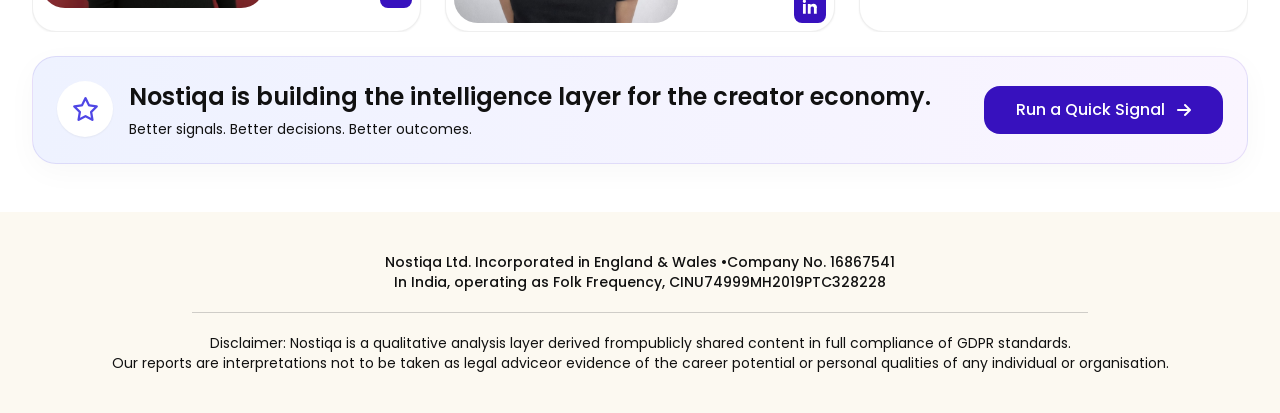
==== commit c6e8d56d: "Link Changes" ====
--- a/about.html
+++ b/about.html
@@ -4,8 +4,11 @@
       <meta charset="utf-8" />
       <meta name="viewport" content="width=device-width, initial-scale=1.0, viewport-fit=cover" />
       <title>Nostiqa | AI-Powered Creator Intelligence Platform</title>
-      <meta name="description"
-         content="Separating hype from human signal with AI-powered creator intelligence. Nostiqa maps trust, belief, and retention in the creator economy." />
+      <meta name="description" content="Nostiqa helps brands, agencies and founders evaluate creators through audience trust, authenticity and influence intelligence." />
+      <meta property="og:title" content="Nostiqa" />
+      <meta property="og:description" content="AI-Powered Creator Intelligence Platform" />
+      <meta property="og:type" content="website" />
+      <meta property="og:url" content="https://nostiqa-xi.vercel.app/" />
       <!-- Google Fonts -->
       <link rel="preconnect" href="https://fonts.googleapis.com" />
       <link rel="preconnect" href="https://fonts.gstatic.com" crossorigin />
@@ -24,25 +27,27 @@
       <!-- ========== HEADER ========== -->
       <header id="main-header" class="fixed top-0 left-0 right-0 z-50 transition-all duration-300 bg-transparent">
          <div class="container mx-auto flex items-center justify-between px-4 lg:px-8 h-16">
-            <a href="/" class="flex items-center shrink-0"><img src="assets/images/logo.png" alt="Nostiqa Logo" class="h-6 sm:h-8 md:h-10 w-auto object-contain" /></a>
+            <a href="/" class="flex items-center shrink-0">
+            <img src="assets/images/logo.png" alt="Nostiqa Logo" class="h-6 sm:h-8 md:h-10 w-auto object-contain" />
+            </a>
             <nav id="navbar" class="hidden md:flex items-center justify-center gap-14 w-full">
-               <a href="index.html" class="nav-link text-sm font-medium text-dark hover:text-primary transition">Home</a>
-               <a href="about.html" class="nav-link text-sm font-medium text-dark hover:text-primary transition"> About</a>
-               <a href="pricing.html" class="nav-link text-sm font-medium text-dark hover:text-primary transition">Pricing</a>
+               <a href="/" class="nav-link text-sm font-medium text-dark hover:text-primary transition">Home</a>
+               <a href="/about" class="nav-link text-sm font-medium text-dark hover:text-primary transition"> About</a>
+               <a href="/pricing" class="nav-link text-sm font-medium text-dark hover:text-primary transition">Pricing</a>
             </nav>
             <ul class="flex md:hidden items-center gap-1">
                 <li>
-                    <a href="index.html" class="mobile-nav-item w-6 h-6 rounded-full border border-primary/10 bg-primary/5 flex items-center justify-center transition-all">
+                    <a href="/" class="mobile-nav-item w-6 h-6 rounded-full border border-primary/10 bg-primary/5 flex items-center justify-center transition-all">
                         <i data-lucide="house" class="w-3 h-3 text-primary"></i>
                     </a>
                 </li>
                 <li>
-                    <a href="about.html" class="mobile-nav-item w-6 h-6 rounded-full border border-primary/10 bg-primary/5 flex items-center justify-center transition-all">
+                    <a href="/about" class="mobile-nav-item w-6 h-6 rounded-full border border-primary/10 bg-primary/5 flex items-center justify-center transition-all">
                         <i data-lucide="info" class="w-3 h-3 text-primary"></i>
                     </a>
                 </li>
                 <li>
-                    <a href="pricing.html" class="mobile-nav-item w-6 h-6 rounded-full border border-primary/10 bg-primary/5 flex items-center justify-center transition-all">
+                    <a href="/pricing" class="mobile-nav-item w-6 h-6 rounded-full border border-primary/10 bg-primary/5 flex items-center justify-center transition-all">
                         <i data-lucide="badge-dollar-sign" class="w-3 h-3 text-primary"></i>
                     </a>
                 </li>
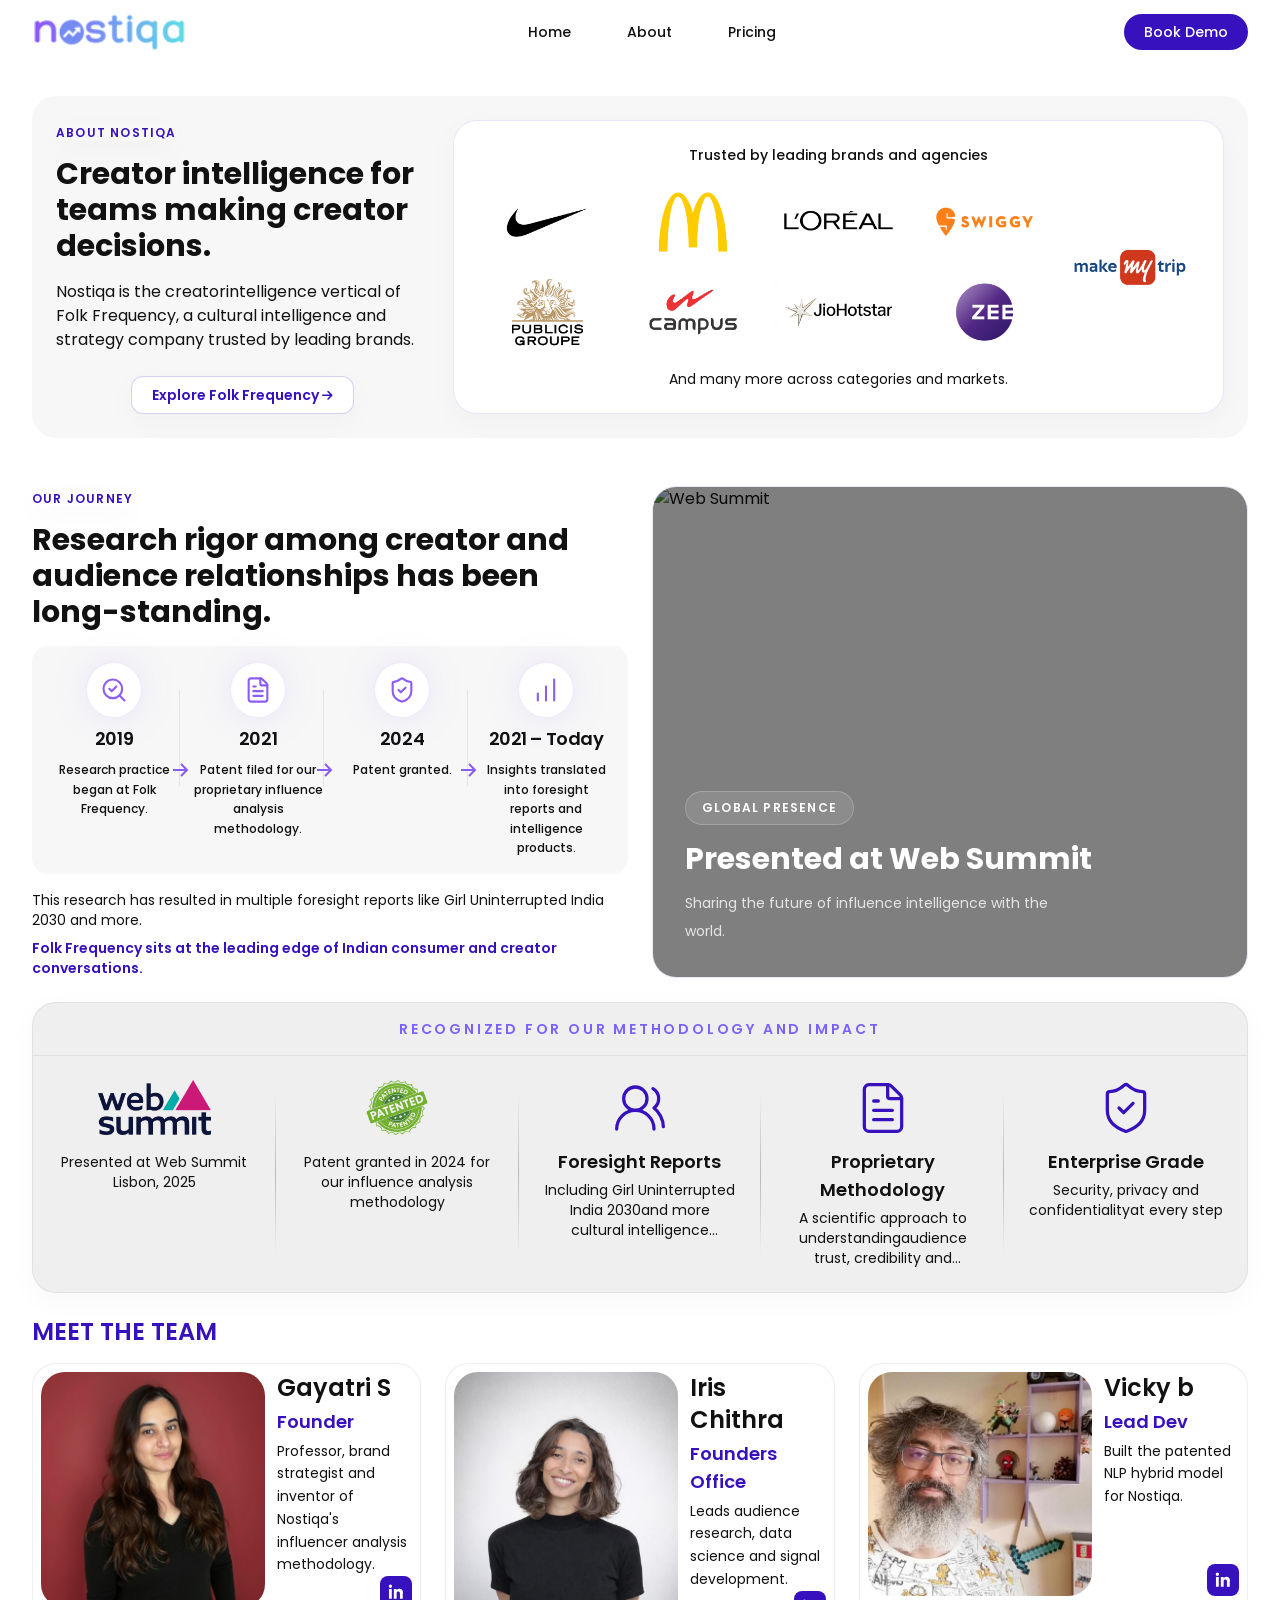
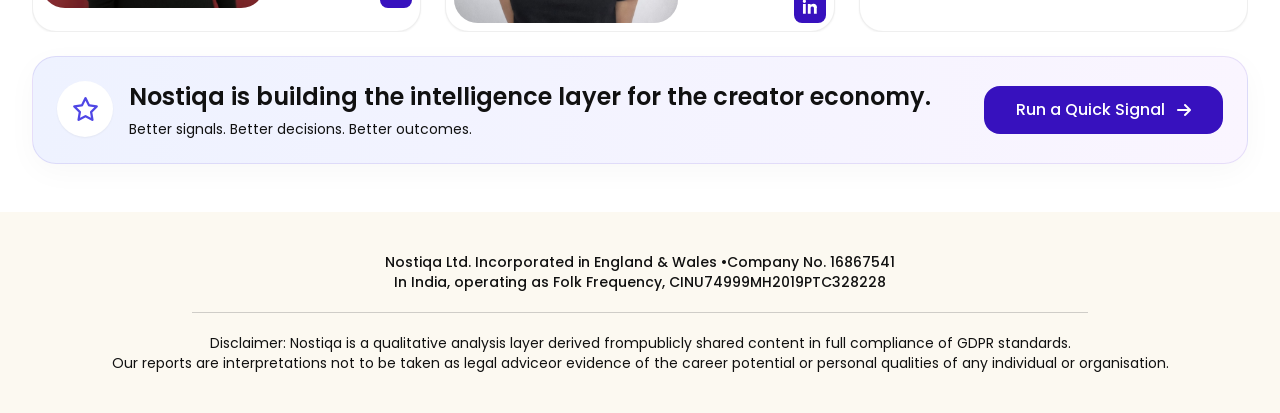
==== commit f75ca7e6: "Update header links Active" ====
--- a/about.html
+++ b/about.html
@@ -67,16 +67,9 @@
             </div> -->
             <div class="grid grid-cols-1 lg:grid-cols-3 gap-6 items-center bg-gray/5 p-4 md:p-6 rounded-3xl">
                <div>
-                  <span class="inline-flex items-center shadow-premium"><span
-                     class="text-xs font-semibold uppercase tracking-widest text-primary">About
-                  Nostiqa</span></span>
-                  <h2 class="mt-3 max-w-2xl text-md sm:text-3xl font-bold leading-tight text-dark">Creator
-                     intelligence for teams making creator decisions.
-                  </h2>
-                  <p class="mt-4 max-w-xl text-sm sm:text-base leading-7 text-dark"> Nostiqa is the creator
-                     intelligence vertical of Folk Frequency, a cultural intelligence and strategy company trusted by
-                     leading brands.
-                  </p>
+                  <span class="inline-flex items-center shadow-premium"><span class="text-xs font-semibold uppercase tracking-widest text-primary">About Nostiqa</span></span>
+                  <h2 class="mt-3 max-w-2xl text-md sm:text-3xl font-bold leading-tight text-dark">Creator intelligence for teams making creator decisions.</h2>
+                  <p class="mt-4 max-w-xl text-sm sm:text-base leading-7 text-dark"> Nostiqa is the creatorintelligence vertical of Folk Frequency, a cultural intelligence and strategy company trusted by leading brands.</p>
                   <button
                      class="group mt-6 mx-auto block items-center gap-2 rounded-xl border border-primary/20 bg-white px-5 py-2 text-sm font-semibold text-primary shadow-premium transition-all duration-300 hover:-translate-y-0.5 hover:border-primary hover:bg-primary hover:text-white hover:shadow-glow">
                   <span>Explore Folk Frequency</span> <i
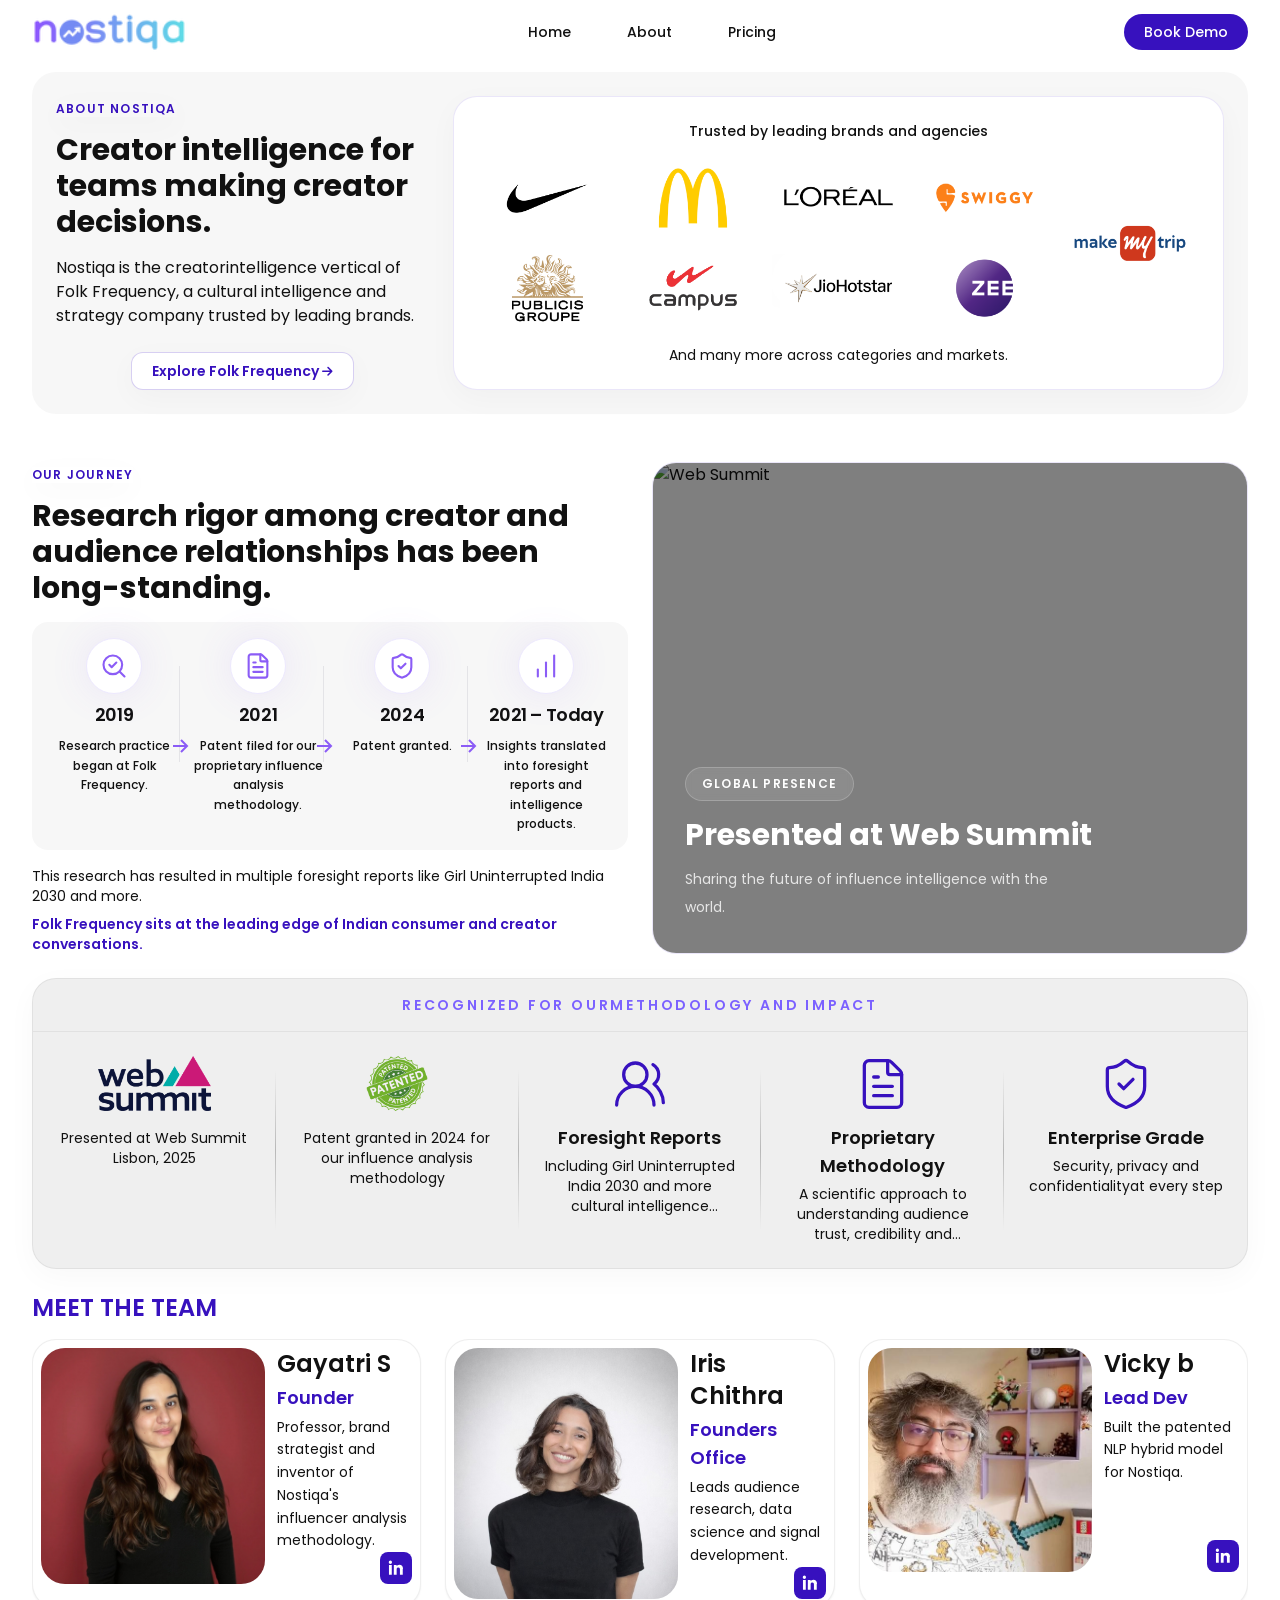
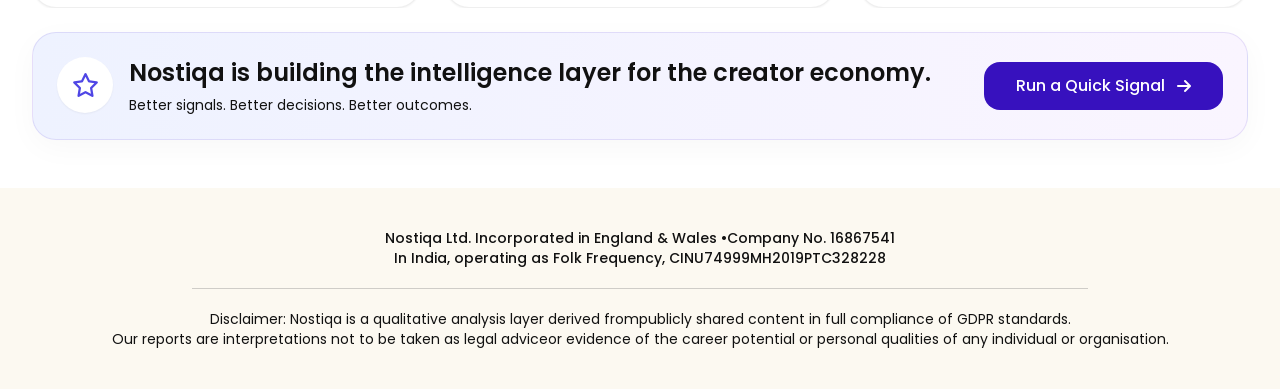
==== commit dec65747: "D Changes" ====
--- a/about.html
+++ b/about.html
@@ -26,6 +26,33 @@
 
       <!-- ========== HEADER ========== -->
       <header id="main-header" class="fixed top-0 left-0 right-0 z-50 transition-all duration-300 bg-transparent">
+         <div class="container mx-auto flex items-center px-4 lg:px-8 h-16">
+            <a href="/" class="shrink-0">
+             <img src="assets/images/logo.png" alt="Nostiqa Logo" class="h-6 sm:h-8 md:h-10 w-auto object-contain"/>
+            </a>
+            <nav class="hidden md:flex flex-1 justify-center gap-14">
+               <a href="/" class="nav-link text-sm font-medium text-dark transition">Home</a>
+               <a href="/about" class="nav-link text-sm font-medium text-dark transition">About</a>
+               <a href="/pricing" class="nav-link text-sm font-medium text-dark transition">Pricing</a>
+            </nav>
+            <div class="flex items-center gap-2 shrink-0 ms-auto">
+               <a href="https://www.nostiqa.com/form" class="ml-2 shrink-0 px-3 py-1.5 sm:px-5 sm:py-2 bg-primary text-white rounded-full text-[10px] sm:text-sm font-medium whitespace-nowrap hover:opacity-90 transition">Book Demo</a>
+               <button id="mobile-menu-toggle" class="flex md:hidden items-center justify-center text-dark" aria-label="Toggle Menu">
+                  <svg xmlns="http://www.w3.org/2000/svg" class="h-6 w-6" fill="none" viewBox="0 0 24 24" stroke="currentColor">
+                     <path stroke-linecap="round" stroke-linejoin="round" stroke-width="2.5" d="M4 6h16M4 12h16M4 18h16"/>
+                  </svg>
+               </button>
+            </div>
+         </div>
+         <div id="mobile-menu" class="hidden md:hidden absolute top-full left-0 w-full bg-white border-t border-gray/10 shadow-xl">
+            <div class="flex flex-col gap-3 px-6 py-6">
+            <a href="/" class="mobile-nav-link text-base font-medium text-dark hover:text-primary transition">Home</a>
+            <a href="/about" class="mobile-nav-link text-base font-medium text-dark hover:text-primary transition">About</a>
+            <a href="/pricing" class="mobile-nav-link text-base font-medium text-dark hover:text-primary transition">Pricing</a>
+            </div>
+         </div>
+       </header>
+      <!-- <header id="main-header" class="fixed top-0 left-0 right-0 z-50 transition-all duration-300 bg-transparent">
          <div class="container mx-auto flex items-center justify-between px-4 lg:px-8 h-16">
             <a href="/" class="flex items-center shrink-0">
             <img src="assets/images/logo.png" alt="Nostiqa Logo" class="h-6 sm:h-8 md:h-10 w-auto object-contain" />
@@ -54,11 +81,11 @@
             </ul>
             <a href="https://www.nostiqa.com/form" class="ml-2 shrink-0 px-3 py-1.5 sm:px-5 sm:py-2 bg-primary text-white rounded-full text-[10px] sm:text-sm font-medium whitespace-nowrap hover:opacity-90 transition"> Book Demo</a>
          </div>
-      </header>
+      </header> -->
 
       <!-- ========== Page Containt ========== -->
       <section class="relative overflow-hidden py-8 lg:py-12 bg-white pt-12">
-         <div class="container mx-auto flex flex-col gap-6 px-4 lg:px-8 mt-12">
+         <div class="container mx-auto flex flex-col gap-6 px-4 lg:px-8 mt-6">
             <!-- <div class="max-w-3xl mx-auto text-center mb-0">
                <div
                   class="inline-flex items-center justify-center rounded-full bg-primaryLight border border-primary/10 px-4 py-2 shadow-premium">
@@ -68,7 +95,7 @@
             <div class="grid grid-cols-1 lg:grid-cols-3 gap-6 items-center bg-gray/5 p-4 md:p-6 rounded-3xl">
                <div>
                   <span class="inline-flex items-center shadow-premium"><span class="text-xs font-semibold uppercase tracking-widest text-primary">About Nostiqa</span></span>
-                  <h2 class="mt-3 max-w-2xl text-md sm:text-3xl font-bold leading-tight text-dark">Creator intelligence for teams making creator decisions.</h2>
+                  <h2 class="mt-3 max-w-2xl text-md sm:text-3xl font-bold leading-tight text-dark heading">Creator intelligence for teams making creator decisions.</h2>
                   <p class="mt-4 max-w-xl text-sm sm:text-base leading-7 text-dark"> Nostiqa is the creatorintelligence vertical of Folk Frequency, a cultural intelligence and strategy company trusted by leading brands.</p>
                   <button
                      class="group mt-6 mx-auto block items-center gap-2 rounded-xl border border-primary/20 bg-white px-5 py-2 text-sm font-semibold text-primary shadow-premium transition-all duration-300 hover:-translate-y-0.5 hover:border-primary hover:bg-primary hover:text-white hover:shadow-glow">
@@ -117,9 +144,7 @@
                   <span class="inline-flex items-center shadow-premium">
                   <span class="text-xs font-semibold uppercase tracking-widest text-primary">Our Journey</span>
                   </span>
-                  <h3 class="mt-3 max-w-2xl text-md sm:text-3xl font-bold leading-tight text-dark">Research rigor
-                     among creator and audience relationships has been long-standing.
-                  </h3>
+                  <h3 class="mt-3 max-w-2xl text-md sm:text-3xl font-bold leading-tight text-dark heading">Research rigor among creator and audience relationships has been long-standing.</h3>
                   <div
                      class="mt-4 grid grid-cols-2 gap-3 sm:gap-y-4 sm:gap-y-10 md:grid-cols-4 bg-gray/5 p-4 rounded-2xl">
                      <div class="relative flex flex-col items-center text-center">
@@ -210,10 +235,8 @@
                      <div class="absolute inset-0 bg-black/50"></div>
                      <div class="absolute inset-0 flex items-end">
                         <div class="p-6 lg:p-8">
-                           <div
-                              class="inline-flex items-center rounded-full border border-white/20 bg-white/10 px-4 py-2 backdrop-blur-sm">
-                              <span class="text-xs font-semibold uppercase tracking-widest text-white">Global
-                              Presence</span>
+                           <div class="inline-flex items-center rounded-full border border-white/20 bg-white/10 px-4 py-2 backdrop-blur-sm">
+                              <span class="text-xs font-semibold uppercase tracking-widest text-white">Global Presence</span>
                            </div>
                            <h4 class="mt-4 text-2xl font-bold text-white sm:text-3xl">Presented at Web
                               Summit
@@ -226,12 +249,9 @@
                   </div>
                </div>
             </div>
-            <div class="relative overflow-hidden rounded-3xl border border-gray/10 bg-gray/10 shadow-premium"
-               id="methodology">
+            <div class="relative overflow-hidden rounded-3xl border border-gray/10 bg-gray/10 shadow-premium" id="methodology">
                <div class="relative border-b border-gray/10 py-4 px-4 sm:px-0 text-center">
-                  <p class="text-sm font-semibold uppercase tracking-[0.2em] text-secondary">Recognized For Our
-                     Methodology And Impact
-                  </p>
+                  <p class="text-sm font-semibold uppercase tracking-[0.2em] text-secondary">Recognized For OurMethodology And Impact</p>
                </div>
                <div class="relative grid grid-cols-1 overflow-hidden sm:grid-cols-2 xl:grid-cols-5">
                   <div class="group relative p-6 text-center transition-all duration-300 hover:bg-light/60 before:absolute before:right-0 before:top-1/2 before:h-40 before:w-px before:-translate-y-1/2 before:bg-gradient-to-b before:from-transparent before:via-gray/40 before:to-transparent last:before:hidden">
@@ -245,12 +265,12 @@
                   <div class="group relative p-6 text-center transition-all duration-300 hover:bg-light/60 before:absolute before:right-0 before:top-1/2 before:h-40 before:w-px before:-translate-y-1/2 before:bg-gradient-to-b before:from-transparent before:via-gray/40 before:to-transparent last:before:hidden">
                      <i data-lucide="users-round" class="mx-auto size-14 stroke-[1.4] text-primary"></i>
                      <h3 class="mt-3 font-body text-lg font-semibold text-dark">Foresight Reports</h3>
-                     <p class="mt-1 text-sm leading-5 text-dark line-clamp-3">Including Girl Uninterrupted India 2030and more cultural intelligence publications</p>
+                     <p class="mt-1 text-sm leading-5 text-dark line-clamp-3">Including Girl Uninterrupted India 2030 and more cultural intelligence publications</p>
                   </div>
                   <div class="group relative p-6 text-center transition-all duration-300 hover:bg-light/60 before:absolute before:right-0 before:top-1/2 before:h-40 before:w-px before:-translate-y-1/2 before:bg-gradient-to-b before:from-transparent before:via-gray/40 before:to-transparent last:before:hidden">
                      <i data-lucide="file-text" class="size-14 mx-auto stroke-[1.4] text-primary"></i>
                      <h3 class="mt-3 font-body text-lg font-semibold text-dark">Proprietary Methodology</h3>
-                     <p class="mt-1 text-sm leading-5 text-dark line-clamp-3">A scientific approach to understandingaudience trust, credibility and response potential</p>
+                     <p class="mt-1 text-sm leading-5 text-dark line-clamp-3">A scientific approach to understanding audience trust, credibility and response potential</p>
                   </div>
                   <div class="group relative p-6 text-center transition-all duration-300 hover:bg-light/60 before:absolute before:right-0 before:top-1/2 before:h-40 before:w-px before:-translate-y-1/2 before:bg-gradient-to-b before:from-transparent before:via-gray/40 before:to-transparent last:before:hidden">
                      <i data-lucide="shield-check" class="size-14 mx-auto stroke-[1.4] text-primary"></i>
--- a/assets/css/custom.css
+++ b/assets/css/custom.css
@@ -121,4 +121,14 @@
   .text-\[10px\] { font-size: 9px !important; line-height: 1.3 !important;}
   .text-\[11px\] { font-size: 10px !important; line-height: 1.35 !important;}
   .text-\[12px\] { font-size: 11px !important; line-height: 1.4 !important;}
+
+  /* Custome Font STyles */
+  .heading {font-size: 20px !important; line-height: 24px !important;}
+}
+
+@media (min-width: 1200px) and (max-width: 1440px) {
+  .heading-home {
+    font-size: 36px !important;
+    line-height: 40px !important;
+  }
 }
